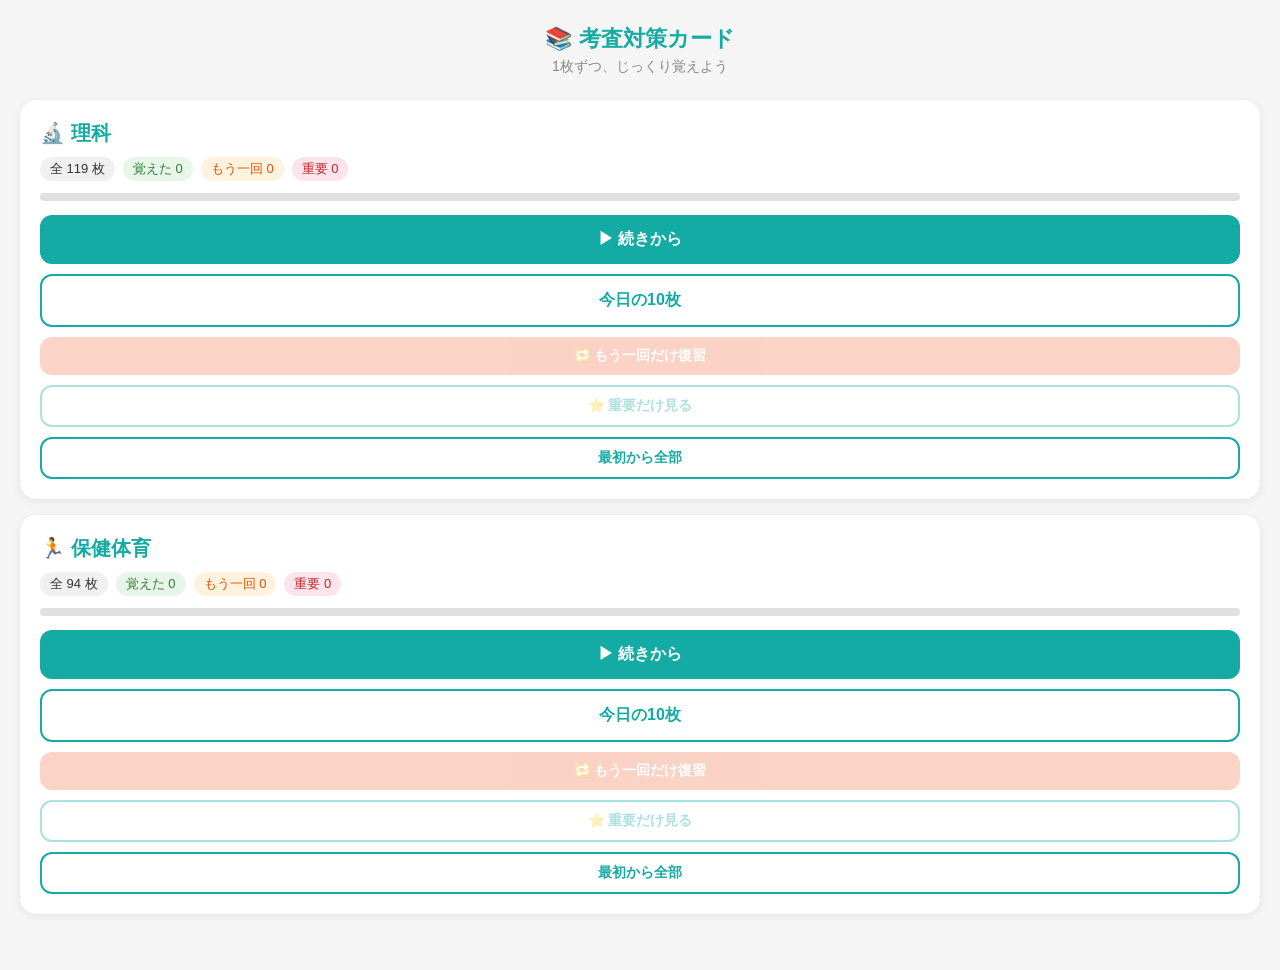
==== cards.html @ 3f39d773 "add service worker" ====
<!DOCTYPE html>
<html lang="ja">
<head>
  <meta charset="UTF-8">
  <meta name="viewport" content="width=device-width, initial-scale=1.0, user-scalable=no">
  <meta name="apple-mobile-web-app-capable" content="yes">
  <meta name="apple-mobile-web-app-title" content="考査カード">
  <title>考査対策カード</title>
  <style>
    * { box-sizing: border-box; margin: 0; padding: 0; }
    body { font-family: -apple-system, 'Helvetica Neue', sans-serif; background: #f5f5f5; color: #333; min-height: 100vh; }

    /* TOP */
    #screen-top { display: flex; flex-direction: column; min-height: 100vh; padding: 24px 20px 40px; }
    .top-header { text-align: center; margin-bottom: 24px; }
    .top-header h1 { font-size: 22px; font-weight: 700; color: #13ABA3; margin-bottom: 4px; }
    .top-header p { font-size: 14px; color: #888; }

    .subject-card { background: white; border-radius: 16px; padding: 20px; margin-bottom: 16px; box-shadow: 0 2px 8px rgba(0,0,0,0.08); }
    .subject-card h2 { font-size: 20px; font-weight: 700; color: #13ABA3; margin-bottom: 10px; }
    .subject-stats { display: flex; gap: 8px; flex-wrap: wrap; margin-bottom: 12px; font-size: 13px; }
    .stat-badge { background: #f0f0f0; border-radius: 20px; padding: 3px 10px; }
    .stat-badge.known { background: #E8F5E9; color: #2E7D32; }
    .stat-badge.review { background: #FFF3E0; color: #E65100; }
    .stat-badge.important { background: #FCE4EC; color: #C62828; }
    .progress-bar { height: 8px; background: #e0e0e0; border-radius: 4px; margin-bottom: 14px; overflow: hidden; }
    .progress-fill { height: 100%; background: #13ABA3; border-radius: 4px; }
    .mode-buttons { display: flex; flex-direction: column; gap: 10px; }

    .btn { border: none; border-radius: 12px; padding: 14px; font-size: 16px; font-weight: 600; cursor: pointer; width: 100%; transition: opacity 0.15s; }
    .btn:active { opacity: 0.75; }
    .btn-primary { background: #13ABA3; color: white; }
    .btn-secondary { background: white; color: #13ABA3; border: 2px solid #13ABA3; }
    .btn-orange { background: #F4845F; color: white; }
    .btn-sm { font-size: 14px; padding: 10px; }
    .btn:disabled { opacity: 0.35; cursor: default; }

    /* CARD */
    #screen-card { display: none; flex-direction: column; min-height: 100vh; }
    .card-header { background: white; padding: 14px 16px; display: flex; align-items: center; gap: 12px; box-shadow: 0 1px 4px rgba(0,0,0,0.08); position: sticky; top: 0; z-index: 10; }
    .btn-back { background: none; border: none; font-size: 24px; cursor: pointer; color: #13ABA3; padding: 0 4px; }
    .header-info { flex: 1; }
    .header-subject { font-size: 12px; color: #888; }
    .header-progress { font-size: 16px; font-weight: 700; }
    .header-mode { font-size: 12px; color: white; background: #F4845F; border-radius: 20px; padding: 3px 10px; white-space: nowrap; }
    .card-body { flex: 1; padding: 16px; display: flex; flex-direction: column; gap: 12px; }
    .card-image-wrap { background: white; border-radius: 16px; overflow: hidden; box-shadow: 0 2px 8px rgba(0,0,0,0.08); display: flex; align-items: center; justify-content: center; min-height: 260px; }
    .card-image-wrap img { width: 100%; height: auto; display: block; }
    .card-title-bar { background: white; border-radius: 12px; padding: 12px 16px; box-shadow: 0 1px 4px rgba(0,0,0,0.06); }
    .card-num { font-size: 12px; color: #aaa; }
    .card-title { font-size: 18px; font-weight: 700; }
    .state-buttons { display: grid; grid-template-columns: 1fr 1fr 1fr; gap: 10px; }
    .btn-state { border: none; border-radius: 12px; padding: 14px 8px; font-size: 14px; font-weight: 600; cursor: pointer; display: flex; flex-direction: column; align-items: center; gap: 4px; transition: transform 0.1s; }
    .btn-state:active { transform: scale(0.96); }
    .btn-known { background: #E8F5E9; color: #2E7D32; }
    .btn-review { background: #FFF3E0; color: #E65100; }
    .btn-important { background: #FCE4EC; color: #C62828; }
    .btn-state.active-known { background: #2E7D32; color: white; }
    .btn-state.active-review { background: #E65100; color: white; }
    .btn-state.active-important { background: #C62828; color: white; }
    .btn-icon { font-size: 20px; }
    .nav-buttons { display: grid; grid-template-columns: 1fr 1fr; gap: 10px; padding-bottom: 20px; }
    .today-progress { background: white; border-radius: 12px; padding: 10px 16px; text-align: center; box-shadow: 0 1px 4px rgba(0,0,0,0.06); }
    .today-label { font-size: 12px; color: #888; }
    .today-count { font-size: 22px; font-weight: 700; color: #13ABA3; }
    .today-bar { height: 6px; background: #e0e0e0; border-radius: 3px; margin-top: 6px; overflow: hidden; }
    .today-fill { height: 100%; background: #13ABA3; border-radius: 3px; transition: width 0.3s; }

    /* COMPLETE */
    #screen-complete { display: none; flex-direction: column; align-items: center; justify-content: center; min-height: 100vh; padding: 40px 24px; text-align: center; gap: 20px; }
    .complete-icon { font-size: 64px; }
    .complete-title { font-size: 26px; font-weight: 700; color: #13ABA3; }
    .complete-sub { font-size: 16px; color: #666; }
    .complete-stats { background: white; border-radius: 16px; padding: 20px; width: 100%; box-shadow: 0 2px 8px rgba(0,0,0,0.08); }
    .complete-stat-row { display: flex; justify-content: space-between; padding: 8px 0; border-bottom: 1px solid #f0f0f0; font-size: 15px; }
    .complete-stat-row:last-child { border-bottom: none; }
  </style>
</head>
<body>

<!-- TOP -->
<div id="screen-top">
  <div class="top-header">
    <h1>📚 考査対策カード</h1>
    <p>1枚ずつ、じっくり覚えよう</p>
  </div>
  <div id="subject-list"></div>
</div>

<!-- CARD -->
<div id="screen-card">
  <div class="card-header">
    <button class="btn-back" onclick="goTop()">←</button>
    <div class="header-info">
      <div class="header-subject" id="header-subject"></div>
      <div class="header-progress" id="header-progress">1 / 0</div>
    </div>
    <div class="header-mode" id="header-mode">全部</div>
  </div>
  <div class="card-body">
    <div class="today-progress" id="today-progress-bar" style="display:none">
      <div class="today-label">今日の進み具合</div>
      <div class="today-count"><span id="today-done">0</span> / <span id="today-total">10</span> 枚</div>
      <div class="today-bar"><div class="today-fill" id="today-fill" style="width:0%"></div></div>
    </div>
    <div class="card-image-wrap"><img id="card-img" src="" alt="カード画像"></div>
    <div class="card-title-bar">
      <div class="card-num" id="card-num"></div>
      <div class="card-title" id="card-title"></div>
    </div>
    <div class="state-buttons">
      <button class="btn-state btn-known" id="btn-known" onclick="setState('known')"><span class="btn-icon">⭕</span>覚えた</button>
      <button class="btn-state btn-review" id="btn-review" onclick="setState('review')"><span class="btn-icon">🔁</span>もう一回</button>
      <button class="btn-state btn-important" id="btn-important" onclick="setState('important')"><span class="btn-icon">⭐</span>重要</button>
    </div>
    <div class="nav-buttons">
      <button class="btn btn-secondary" onclick="prevCard()">◀ 前へ</button>
      <button class="btn btn-primary" onclick="nextCard()">次へ ▶</button>
    </div>
  </div>
</div>

<!-- COMPLETE -->
<div id="screen-complete">
  <div class="complete-icon">🎉</div>
  <div class="complete-title">おつかれさま！</div>
  <div class="complete-sub">今日のカードが終わったよ</div>
  <div class="complete-stats">
    <div class="complete-stat-row"><span>⭕ 覚えた</span><span id="c-known">0 枚</span></div>
    <div class="complete-stat-row"><span>🔁 もう一回</span><span id="c-review">0 枚</span></div>
    <div class="complete-stat-row"><span>⭐ 重要</span><span id="c-important">0 枚</span></div>
  </div>
  <button class="btn btn-primary" onclick="goTop()">トップに戻る</button>
  <button class="btn btn-orange" id="btn-complete-review" onclick="startMode('review')">もう一回だけ復習する</button>
</div>

<script>
const SUBJECTS = [
  { key: 'science', label: '理科', emoji: '🔬', json: 'cards_science.json' },
  { key: 'pe',      label: '保健体育', emoji: '🏃', json: 'cards_pe.json' }
];

let allCards = {};      // key -> cards[]
let currentSubject = null;
let currentQueue = [];
let currentIndex = 0;
let currentMode = 'continue';

function storageKey(subjectKey) { return 'kohnaru_' + subjectKey; }

function loadData(subjectKey) {
  try { return JSON.parse(localStorage.getItem(storageKey(subjectKey))) || base(); } catch { return base(); }
}
function base() { return { lastIndex: 0, known: [], review: [], important: [] }; }
function saveData(subjectKey, data) { localStorage.setItem(storageKey(subjectKey), JSON.stringify(data)); }

async function init() {
  for (const s of SUBJECTS) {
    try {
      const res = await fetch(s.json);
      const json = await res.json();
      allCards[s.key] = json.cards;
    } catch { allCards[s.key] = []; }
  }
  renderTop();
}

function renderTop() {
  const el = document.getElementById('subject-list');
  el.innerHTML = '';
  for (const s of SUBJECTS) {
    const cards = allCards[s.key] || [];
    const data = loadData(s.key);
    const total = cards.length;
    const pct = total > 0 ? Math.round(data.known.length / total * 100) : 0;
    const hasReview = data.review.length > 0;
    const hasImportant = data.important.length > 0;

    el.innerHTML += `
      <div class="subject-card">
        <h2>${s.emoji} ${s.label}</h2>
        <div class="subject-stats">
          <span class="stat-badge">全 ${total} 枚</span>
          <span class="stat-badge known">覚えた ${data.known.length}</span>
          <span class="stat-badge review">もう一回 ${data.review.length}</span>
          <span class="stat-badge important">重要 ${data.important.length}</span>
        </div>
        <div class="progress-bar"><div class="progress-fill" style="width:${pct}%"></div></div>
        <div class="mode-buttons">
          <button class="btn btn-primary" onclick="startSubject('${s.key}','continue')">▶ 続きから</button>
          <button class="btn btn-secondary" onclick="startSubject('${s.key}','today10')">今日の10枚</button>
          <button class="btn btn-orange btn-sm" onclick="startSubject('${s.key}','review')" ${hasReview?'':'disabled'}>🔁 もう一回だけ復習</button>
          <button class="btn btn-secondary btn-sm" onclick="startSubject('${s.key}','important')" ${hasImportant?'':'disabled'}>⭐ 重要だけ見る</button>
          <button class="btn btn-secondary btn-sm" onclick="startSubject('${s.key}','all')">最初から全部</button>
        </div>
      </div>`;
  }
}

function startSubject(subjectKey, mode) {
  currentSubject = subjectKey;
  startMode(mode);
}

function startMode(mode) {
  currentMode = mode;
  const cards = allCards[currentSubject] || [];
  const data = loadData(currentSubject);
  const s = SUBJECTS.find(x => x.key === currentSubject);

  document.getElementById('header-subject').textContent = s.emoji + ' ' + s.label;

  if (mode === 'continue') {
    currentQueue = cards.slice(data.lastIndex);
    if (currentQueue.length === 0) { currentQueue = [...cards]; data.lastIndex = 0; saveData(currentSubject, data); }
    document.getElementById('header-mode').textContent = '続きから';
    document.getElementById('today-progress-bar').style.display = 'none';
  } else if (mode === 'today10') {
    currentQueue = cards.slice(data.lastIndex, data.lastIndex + 10);
    if (currentQueue.length === 0) { currentQueue = cards.slice(0, 10); data.lastIndex = 0; saveData(currentSubject, data); }
    document.getElementById('header-mode').textContent = '今日の10枚';
    document.getElementById('today-progress-bar').style.display = 'block';
    document.getElementById('today-total').textContent = currentQueue.length;
  } else if (mode === 'review') {
    currentQueue = cards.filter(c => data.review.includes(c.id));
    if (currentQueue.length === 0) { alert('「もう一回」のカードがありません'); return; }
    document.getElementById('header-mode').textContent = 'もう一回';
    document.getElementById('today-progress-bar').style.display = 'none';
  } else if (mode === 'important') {
    currentQueue = cards.filter(c => data.important.includes(c.id));
    if (currentQueue.length === 0) { alert('「重要」のカードがありません'); return; }
    document.getElementById('header-mode').textContent = '重要';
    document.getElementById('today-progress-bar').style.display = 'none';
  } else if (mode === 'all') {
    currentQueue = [...cards];
    data.lastIndex = 0; saveData(currentSubject, data);
    document.getElementById('header-mode').textContent = '全部';
    document.getElementById('today-progress-bar').style.display = 'none';
  }

  currentIndex = 0;
  showCard();
  showScreen('card');
}

function showCard() {
  if (currentIndex >= currentQueue.length) { showComplete(); return; }
  const card = currentQueue[currentIndex];
  const data = loadData(currentSubject);

  document.getElementById('card-img').src = card.image;
  document.getElementById('card-num').textContent = card.id;
  document.getElementById('card-title').textContent = card.title;
  document.getElementById('header-progress').textContent = (currentIndex + 1) + ' / ' + currentQueue.length;

  if (currentMode === 'continue' || currentMode === 'all') {
    const globalIdx = (allCards[currentSubject] || []).findIndex(c => c.id === card.id);
    if (globalIdx >= 0) { data.lastIndex = globalIdx; saveData(currentSubject, data); }
  }
  if (currentMode === 'today10') {
    document.getElementById('today-done').textContent = currentIndex;
    document.getElementById('today-fill').style.width = (currentQueue.length > 0 ? currentIndex / currentQueue.length * 100 : 0) + '%';
  }
  updateStateButtons(card.id, data);
}

function updateStateButtons(id, data) {
  document.getElementById('btn-known').className = 'btn-state btn-known' + (data.known.includes(id) ? ' active-known' : '');
  document.getElementById('btn-review').className = 'btn-state btn-review' + (data.review.includes(id) ? ' active-review' : '');
  document.getElementById('btn-important').className = 'btn-state btn-important' + (data.important.includes(id) ? ' active-important' : '');
}

function setState(type) {
  const card = currentQueue[currentIndex];
  const data = loadData(currentSubject);
  if (data[type].includes(card.id)) { data[type] = data[type].filter(id => id !== card.id); }
  else { data[type].push(card.id); }
  saveData(currentSubject, data);
  updateStateButtons(card.id, data);
}

function nextCard() { currentIndex++; showCard(); }
function prevCard() { if (currentIndex > 0) { currentIndex--; showCard(); } }

function showComplete() {
  const data = loadData(currentSubject);
  document.getElementById('c-known').textContent = data.known.length + ' 枚';
  document.getElementById('c-review').textContent = data.review.length + ' 枚';
  document.getElementById('c-important').textContent = data.important.length + ' 枚';
  document.getElementById('btn-complete-review').disabled = data.review.length === 0;
  showScreen('complete');
}

function showScreen(name) {
  document.getElementById('screen-top').style.display = 'none';
  document.getElementById('screen-card').style.display = 'none';
  document.getElementById('screen-complete').style.display = 'none';
  if (name === 'top') document.getElementById('screen-top').style.display = 'flex';
  else if (name === 'card') document.getElementById('screen-card').style.display = 'flex';
  else if (name === 'complete') document.getElementById('screen-complete').style.display = 'flex';
}

function goTop() { renderTop(); showScreen('top'); }

init();

// Service Worker登録
if ("serviceWorker" in navigator) {
  navigator.serviceWorker.register("sw.js").then(reg => {
    reg.update(); // 毎回最新チェック
  });
}
</script>
</body>
</html>
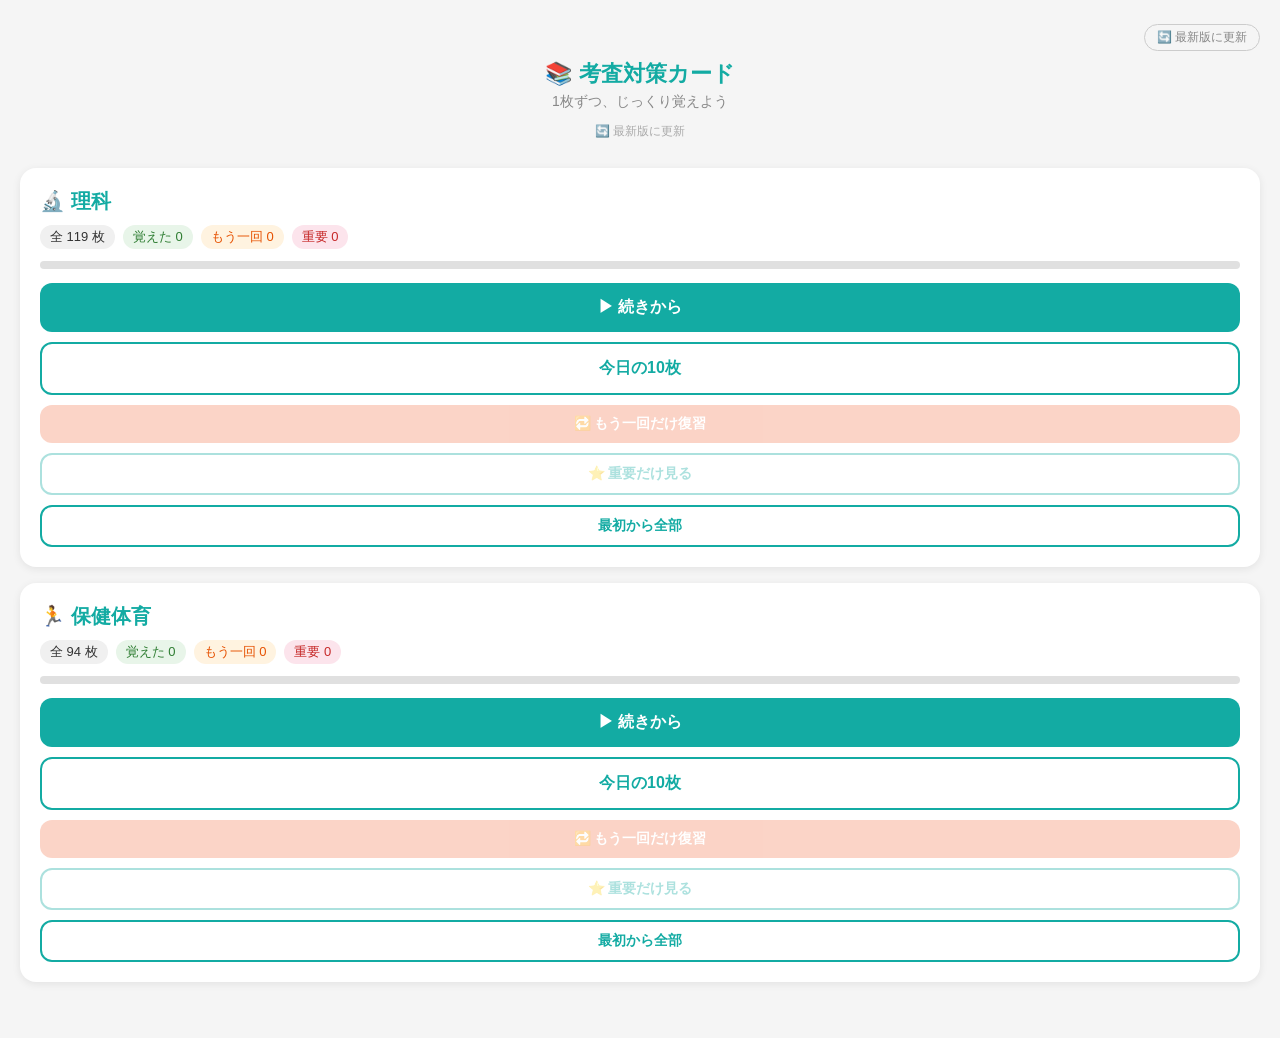
==== commit 75062b2d: "add refresh" ====
--- a/cards.html
+++ b/cards.html
@@ -15,6 +15,8 @@
     .top-header { text-align: center; margin-bottom: 24px; }
     .top-header h1 { font-size: 22px; font-weight: 700; color: #13ABA3; margin-bottom: 4px; }
     .top-header p { font-size: 14px; color: #888; }
+    .btn-reload { background: none; border: none; font-size: 12px; color: #aaa; cursor: pointer; margin-top: 8px; padding: 4px 10px; border-radius: 20px; }
+    .btn-reload:active { background: #eee; }
 
     .subject-card { background: white; border-radius: 16px; padding: 20px; margin-bottom: 16px; box-shadow: 0 2px 8px rgba(0,0,0,0.08); }
     .subject-card h2 { font-size: 20px; font-weight: 700; color: #13ABA3; margin-bottom: 10px; }
@@ -80,9 +82,11 @@
 
 <!-- TOP -->
 <div id="screen-top">
+  <div style="text-align:right;padding-bottom:8px"><button onclick="location.reload(true)" style="background:none;border:1px solid #ccc;border-radius:20px;padding:4px 12px;font-size:12px;color:#888;cursor:pointer">🔄 最新版に更新</button></div>
   <div class="top-header">
     <h1>📚 考査対策カード</h1>
     <p>1枚ずつ、じっくり覚えよう</p>
+    <button class="btn-reload" onclick="location.reload(true)">🔄 最新版に更新</button>
   </div>
   <div id="subject-list"></div>
 </div>
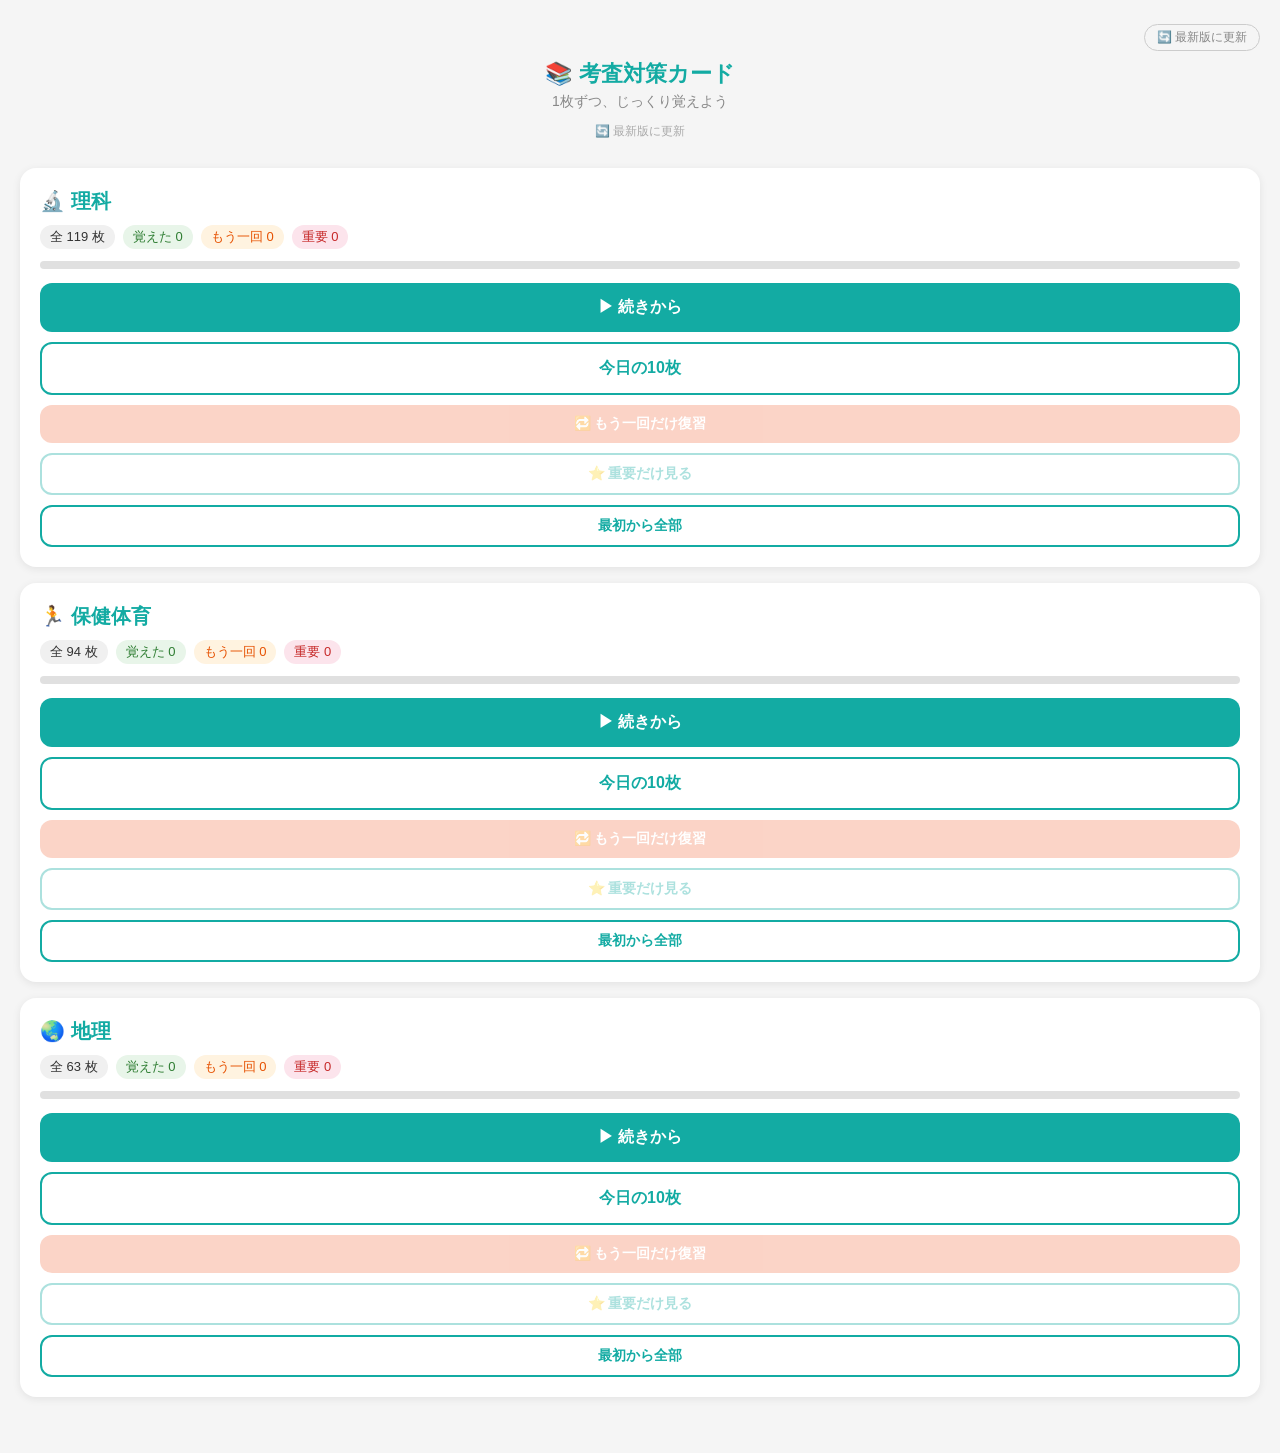
==== commit 8cf01cc0: "add geography cards" ====
--- a/cards.html
+++ b/cards.html
@@ -5,6 +5,8 @@
   <meta name="viewport" content="width=device-width, initial-scale=1.0, user-scalable=no">
   <meta name="apple-mobile-web-app-capable" content="yes">
   <meta name="apple-mobile-web-app-title" content="考査カード">
+  <link rel="manifest" href="manifest.json">
+  <link rel="apple-touch-icon" href="icon-192.png">
   <title>考査対策カード</title>
   <style>
     * { box-sizing: border-box; margin: 0; padding: 0; }
@@ -61,7 +63,10 @@
     .btn-state.active-review { background: #E65100; color: white; }
     .btn-state.active-important { background: #C62828; color: white; }
     .btn-icon { font-size: 20px; }
-    .nav-buttons { display: grid; grid-template-columns: 1fr 1fr; gap: 10px; padding-bottom: 20px; }
+    .nav-buttons { display: none; }
+    .card-body { padding-bottom: 100px !important; }
+    .nav-fixed { position: fixed; bottom: 0; left: 0; right: 0; background: white; padding: 12px 16px 28px; display: none; grid-template-columns: 1fr 1fr; gap: 10px; box-shadow: 0 -2px 8px rgba(0,0,0,0.10); z-index: 100; }
+    .nav-fixed.active { display: grid; }
     .today-progress { background: white; border-radius: 12px; padding: 10px 16px; text-align: center; box-shadow: 0 1px 4px rgba(0,0,0,0.06); }
     .today-label { font-size: 12px; color: #888; }
     .today-count { font-size: 22px; font-weight: 700; color: #13ABA3; }
@@ -122,6 +127,12 @@
       <button class="btn btn-primary" onclick="nextCard()">次へ ▶</button>
     </div>
   </div>
+</div>
+
+<!-- 固定ナビ -->
+<div class="nav-fixed" id="nav-fixed">
+  <button class="btn btn-secondary" onclick="prevCard()">◀ 前へ</button>
+  <button class="btn btn-primary" onclick="nextCard()">次へ ▶</button>
 </div>
 
 <!-- COMPLETE -->
@@ -140,8 +151,9 @@
 
 <script>
 const SUBJECTS = [
-  { key: 'science', label: '理科', emoji: '🔬', json: 'cards_science.json' },
-  { key: 'pe',      label: '保健体育', emoji: '🏃', json: 'cards_pe.json' }
+  { key: 'science',   label: '理科',     emoji: '🔬', json: 'cards_science.json' },
+  { key: 'pe',        label: '保健体育', emoji: '🏃', json: 'cards_pe.json' },
+  { key: 'geography', label: '地理',     emoji: '🌏', json: 'cards_geography.json' }
 ];
 
 let allCards = {};      // key -> cards[]
@@ -299,8 +311,9 @@
   document.getElementById('screen-top').style.display = 'none';
   document.getElementById('screen-card').style.display = 'none';
   document.getElementById('screen-complete').style.display = 'none';
+  document.getElementById('nav-fixed').classList.remove('active');
   if (name === 'top') document.getElementById('screen-top').style.display = 'flex';
-  else if (name === 'card') document.getElementById('screen-card').style.display = 'flex';
+  else if (name === 'card') { document.getElementById('screen-card').style.display = 'flex'; document.getElementById('nav-fixed').classList.add('active'); }
   else if (name === 'complete') document.getElementById('screen-complete').style.display = 'flex';
 }
 
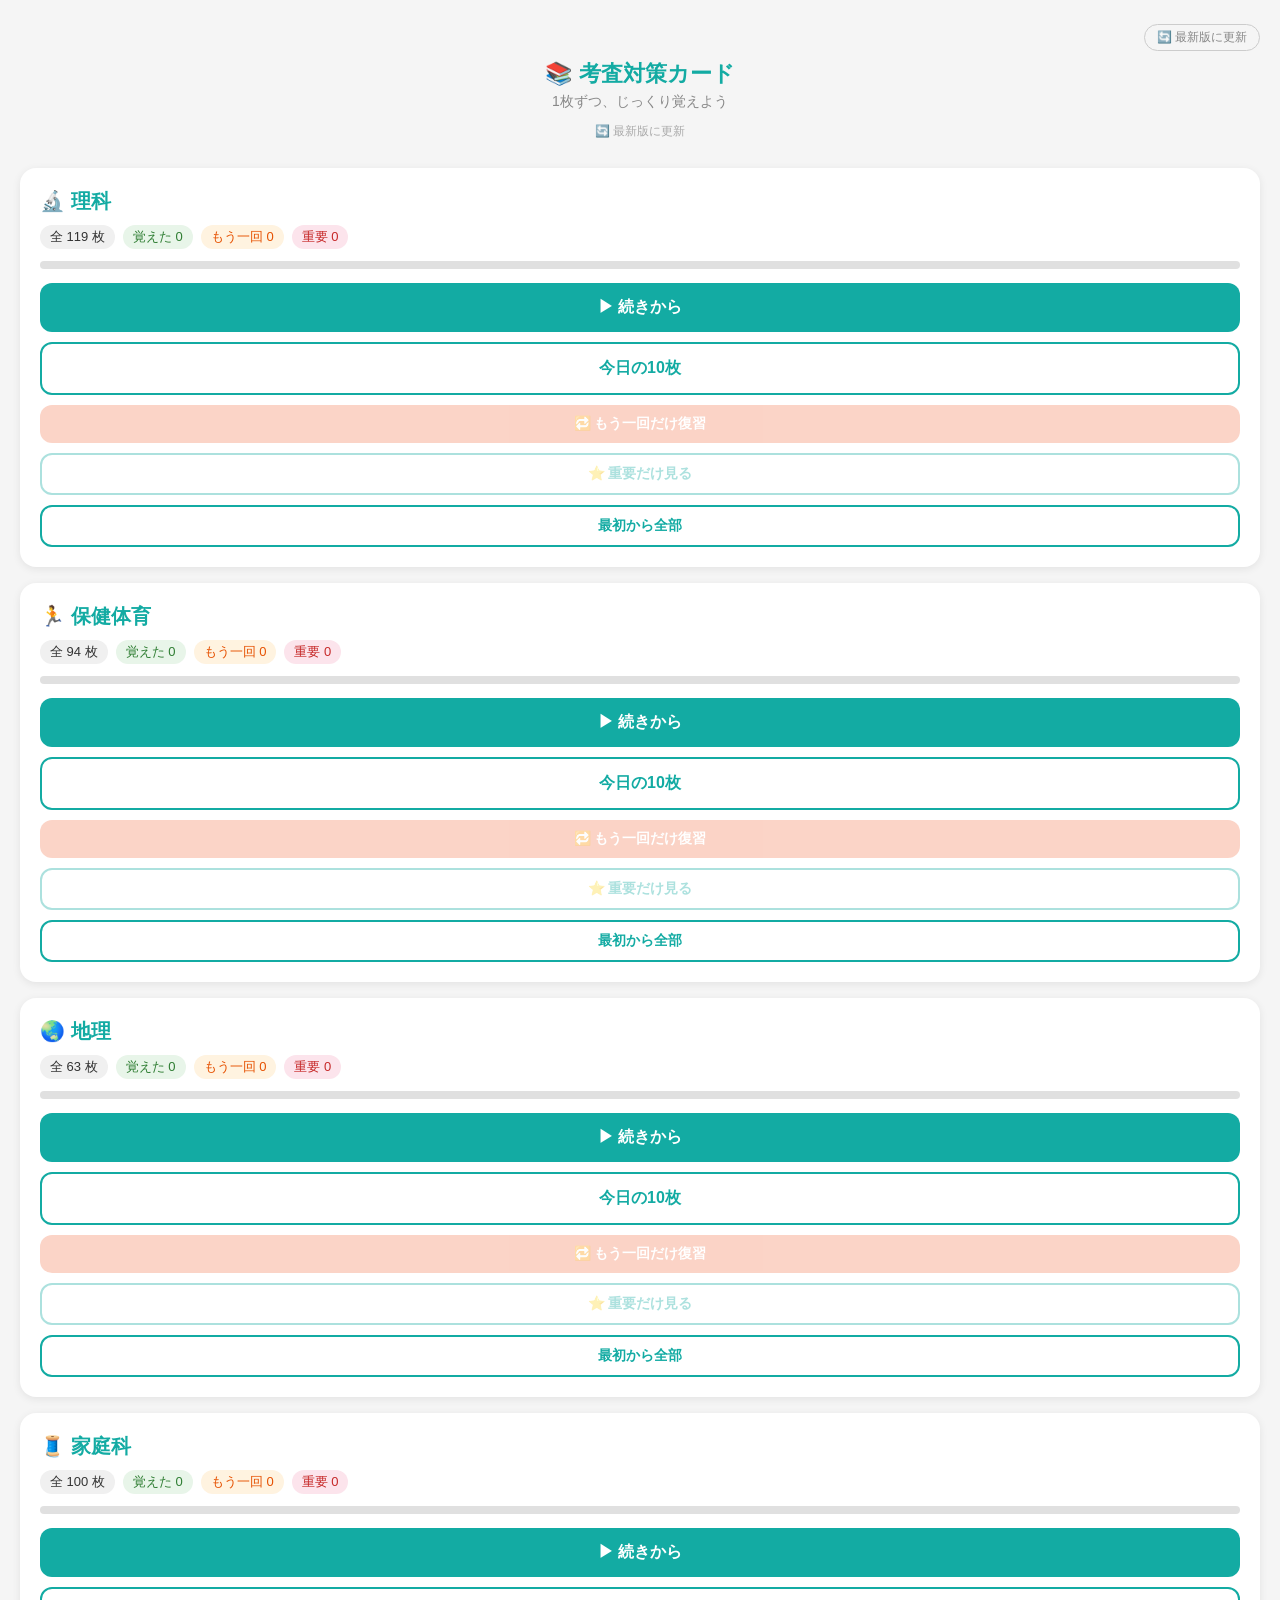
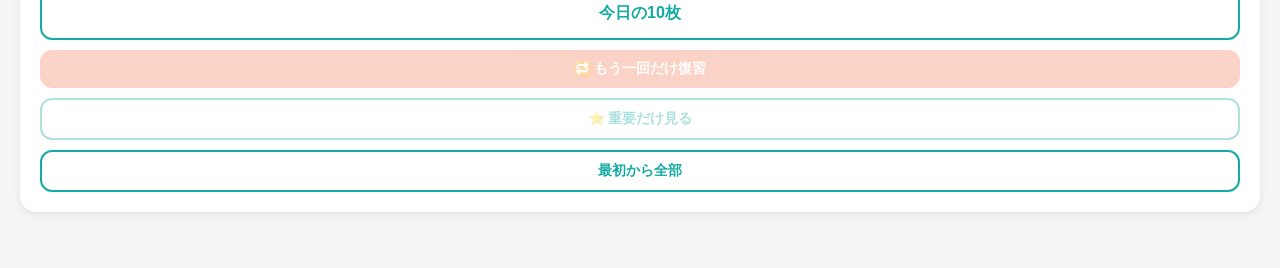
==== commit ee655b3b: "home economics" ====
--- a/cards.html
+++ b/cards.html
@@ -153,7 +153,8 @@
 const SUBJECTS = [
   { key: 'science',   label: '理科',     emoji: '🔬', json: 'cards_science.json' },
   { key: 'pe',        label: '保健体育', emoji: '🏃', json: 'cards_pe.json' },
-  { key: 'geography', label: '地理',     emoji: '🌏', json: 'cards_geography.json' }
+  { key: 'geography', label: '地理',     emoji: '🌏', json: 'cards_geography.json' },
+  { key: 'homeec',    label: '家庭科',   emoji: '🧵', json: 'cards_homeec.json' }
 ];
 
 let allCards = {};      // key -> cards[]
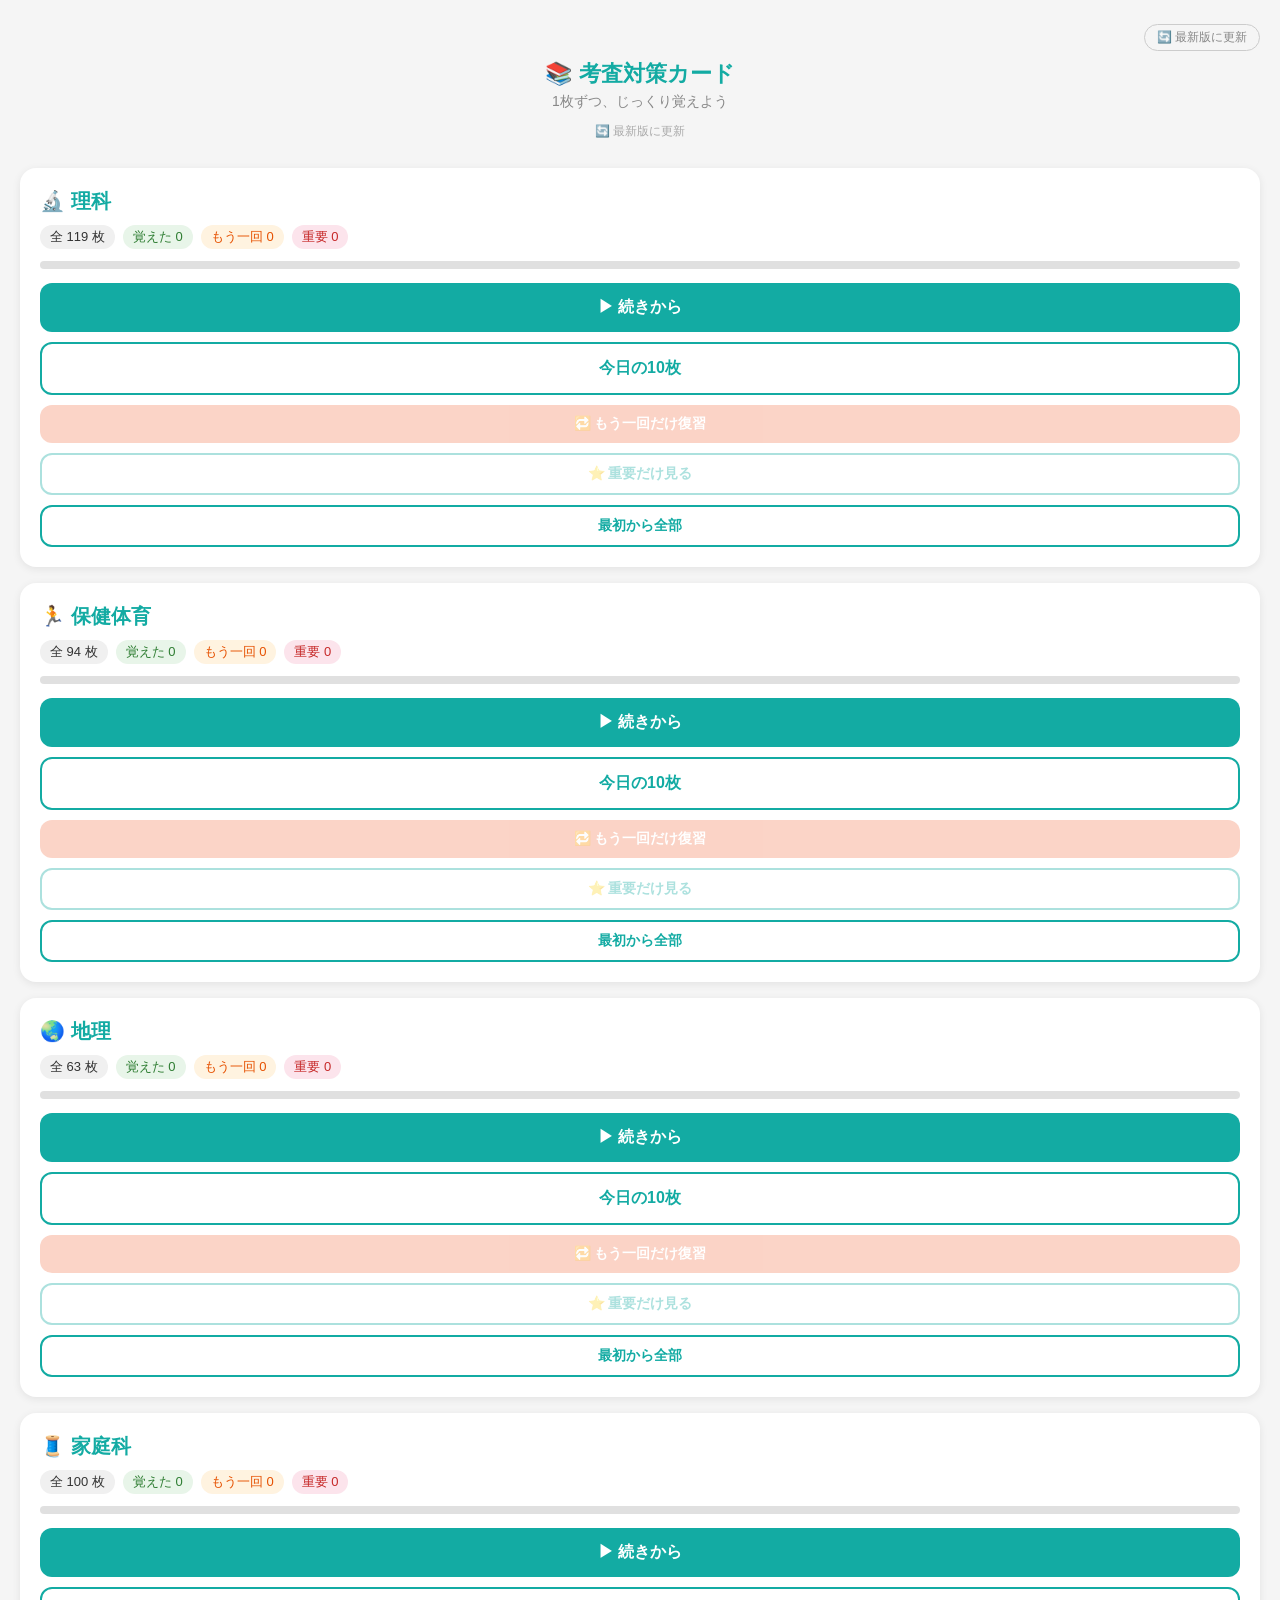
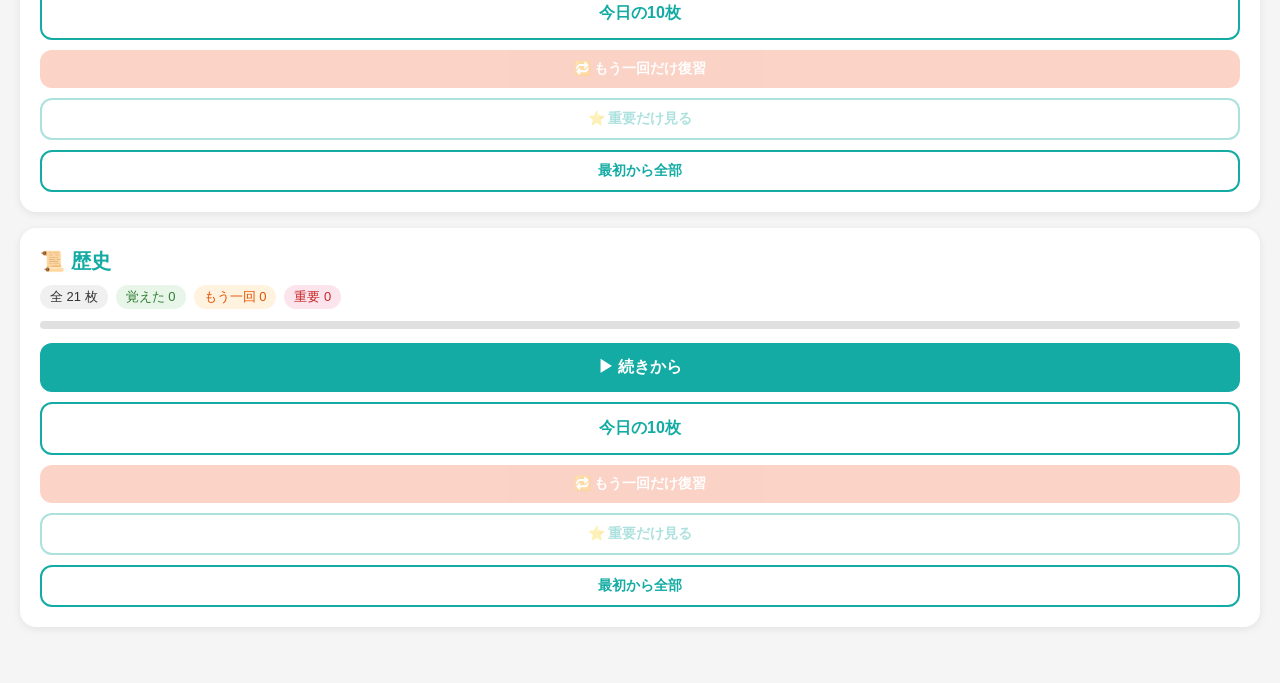
==== commit 4982f4c2: "add history cards" ====
--- a/cards.html
+++ b/cards.html
@@ -154,7 +154,8 @@
   { key: 'science',   label: '理科',     emoji: '🔬', json: 'cards_science.json' },
   { key: 'pe',        label: '保健体育', emoji: '🏃', json: 'cards_pe.json' },
   { key: 'geography', label: '地理',     emoji: '🌏', json: 'cards_geography.json' },
-  { key: 'homeec',    label: '家庭科',   emoji: '🧵', json: 'cards_homeec.json' }
+  { key: 'homeec',    label: '家庭科',   emoji: '🧵', json: 'cards_homeec.json' },
+  { key: 'history',   label: '歴史',     emoji: '📜', json: 'cards_history.json' }
 ];
 
 let allCards = {};      // key -> cards[]
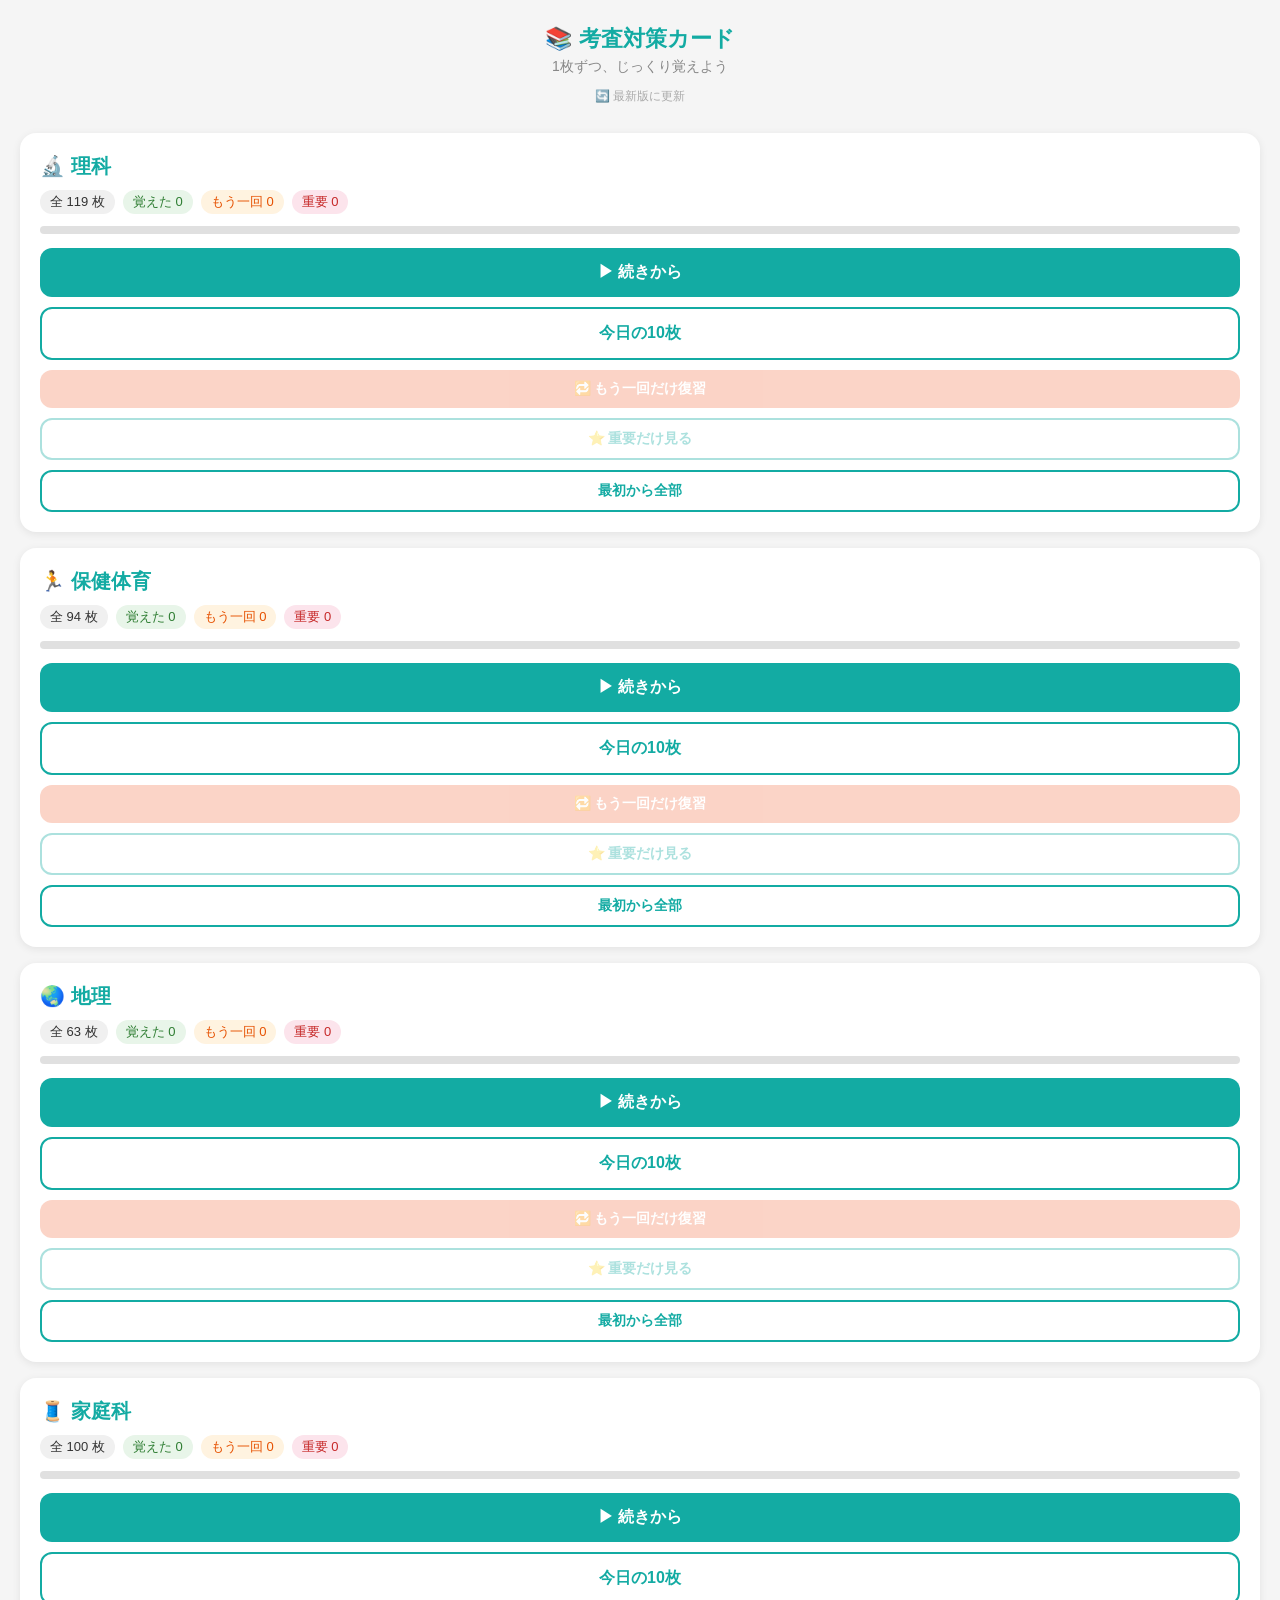
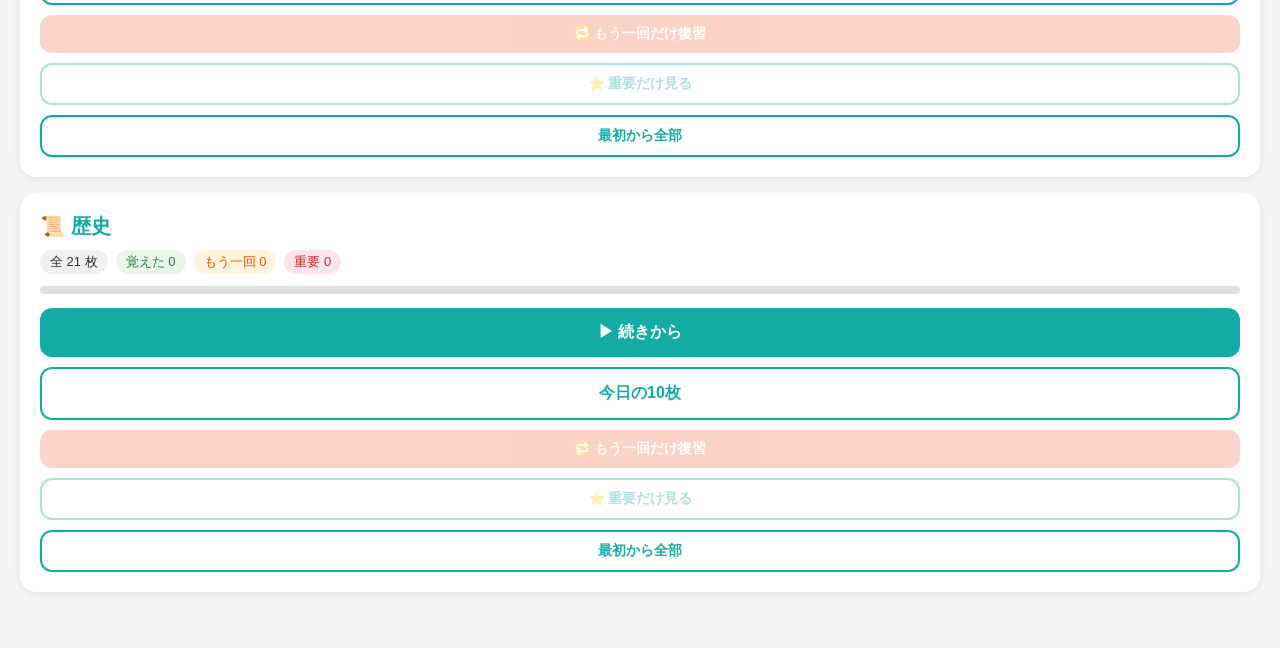
==== commit 7e6d5a23: "update force refresh" ====
--- a/cards.html
+++ b/cards.html
@@ -87,11 +87,10 @@
 
 <!-- TOP -->
 <div id="screen-top">
-  <div style="text-align:right;padding-bottom:8px"><button onclick="location.reload(true)" style="background:none;border:1px solid #ccc;border-radius:20px;padding:4px 12px;font-size:12px;color:#888;cursor:pointer">🔄 最新版に更新</button></div>
   <div class="top-header">
     <h1>📚 考査対策カード</h1>
     <p>1枚ずつ、じっくり覚えよう</p>
-    <button class="btn-reload" onclick="location.reload(true)">🔄 最新版に更新</button>
+    <button class="btn-reload" onclick="forceUpdate()">🔄 最新版に更新</button>
   </div>
   <div id="subject-list"></div>
 </div>
@@ -321,6 +320,14 @@
 
 function goTop() { renderTop(); showScreen('top'); }
 
+async function forceUpdate() {
+  if ('serviceWorker' in navigator) {
+    const regs = await navigator.serviceWorker.getRegistrations();
+    for (const reg of regs) await reg.unregister();
+  }
+  location.reload(true);
+}
+
 init();
 
 // Service Worker登録
